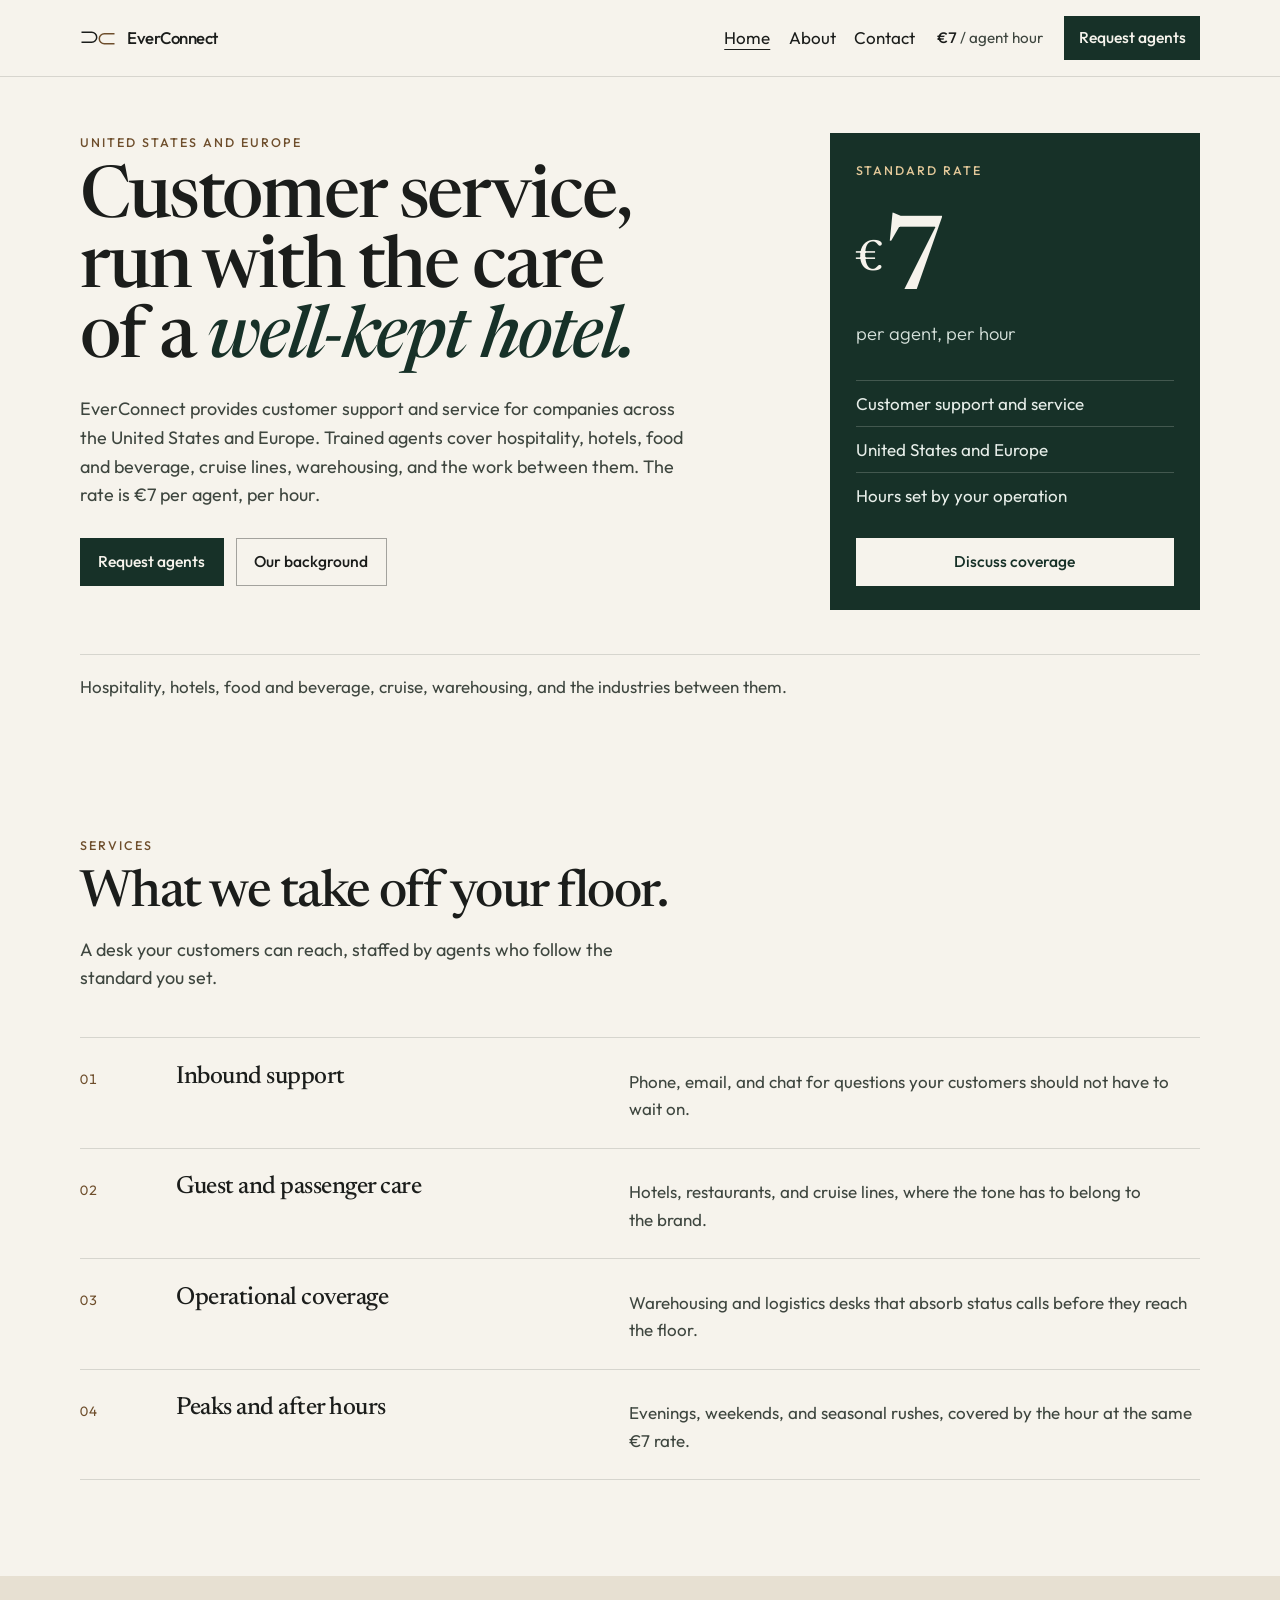
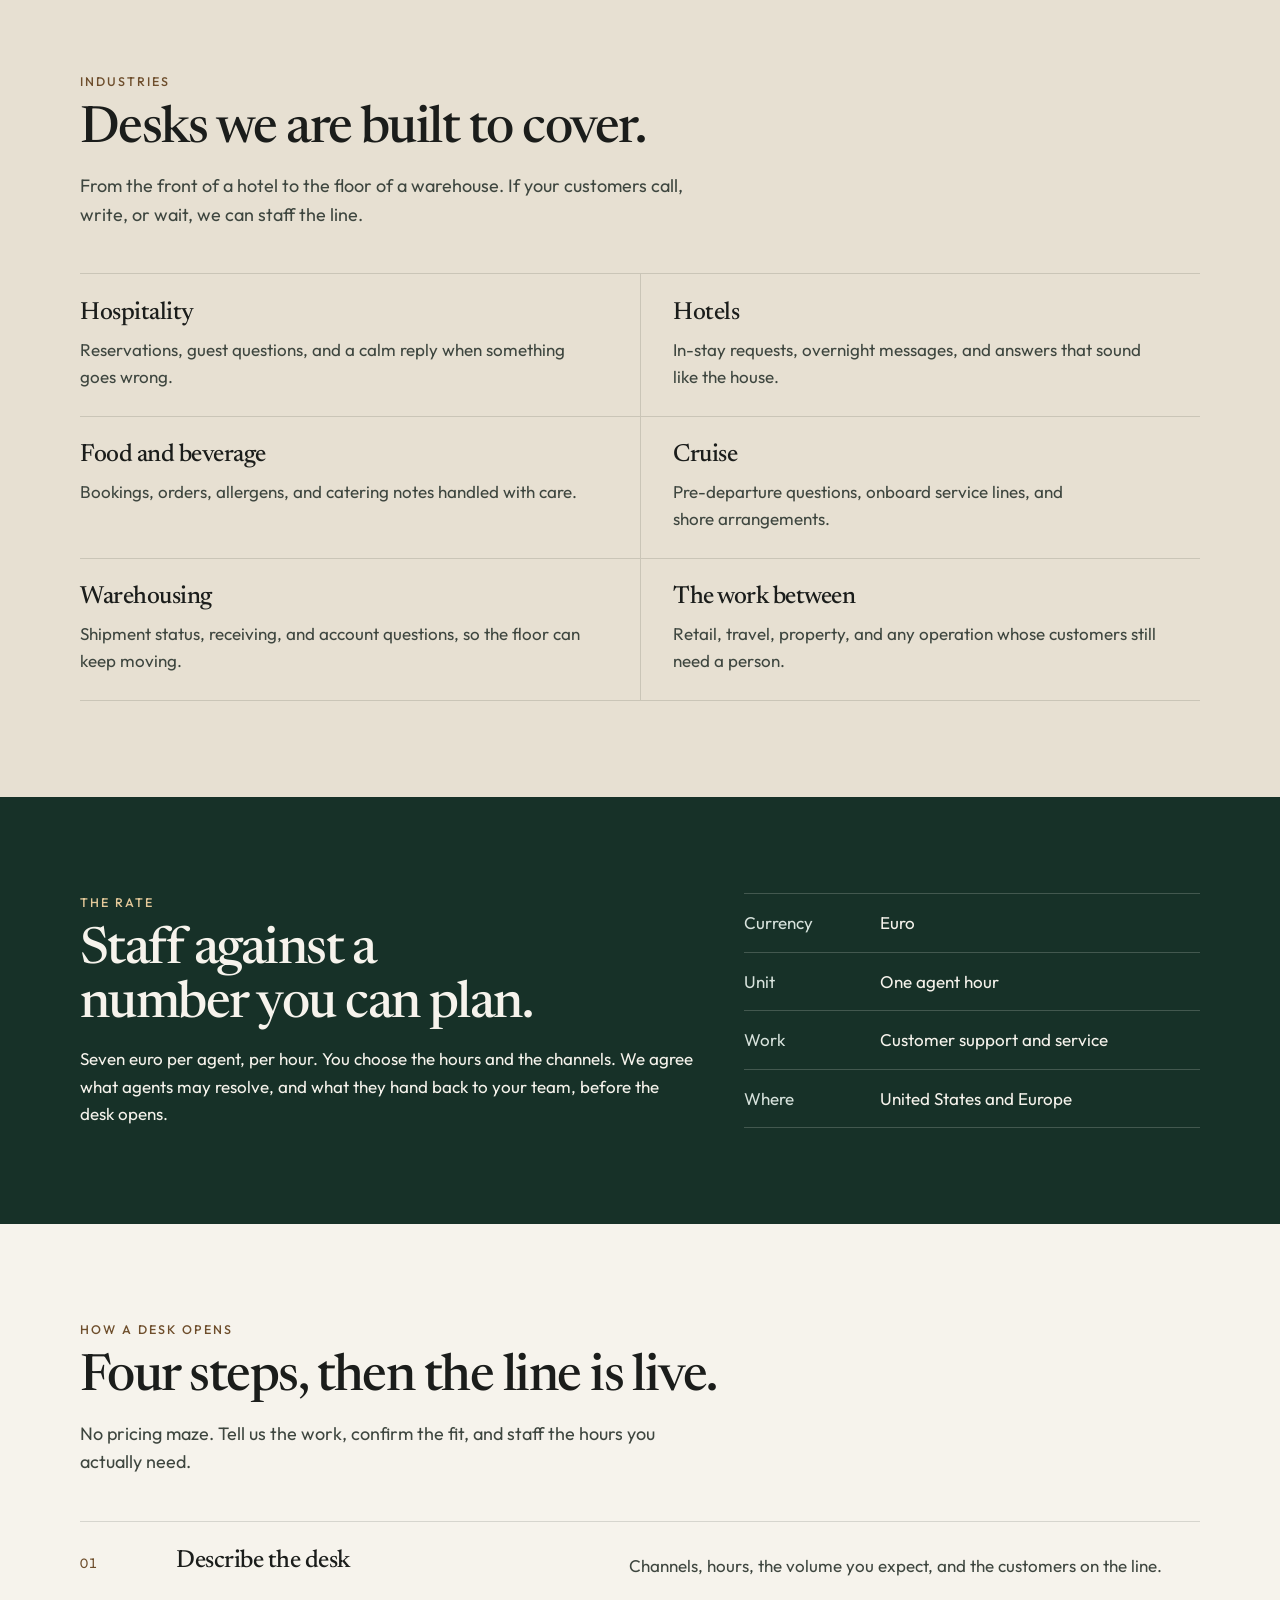
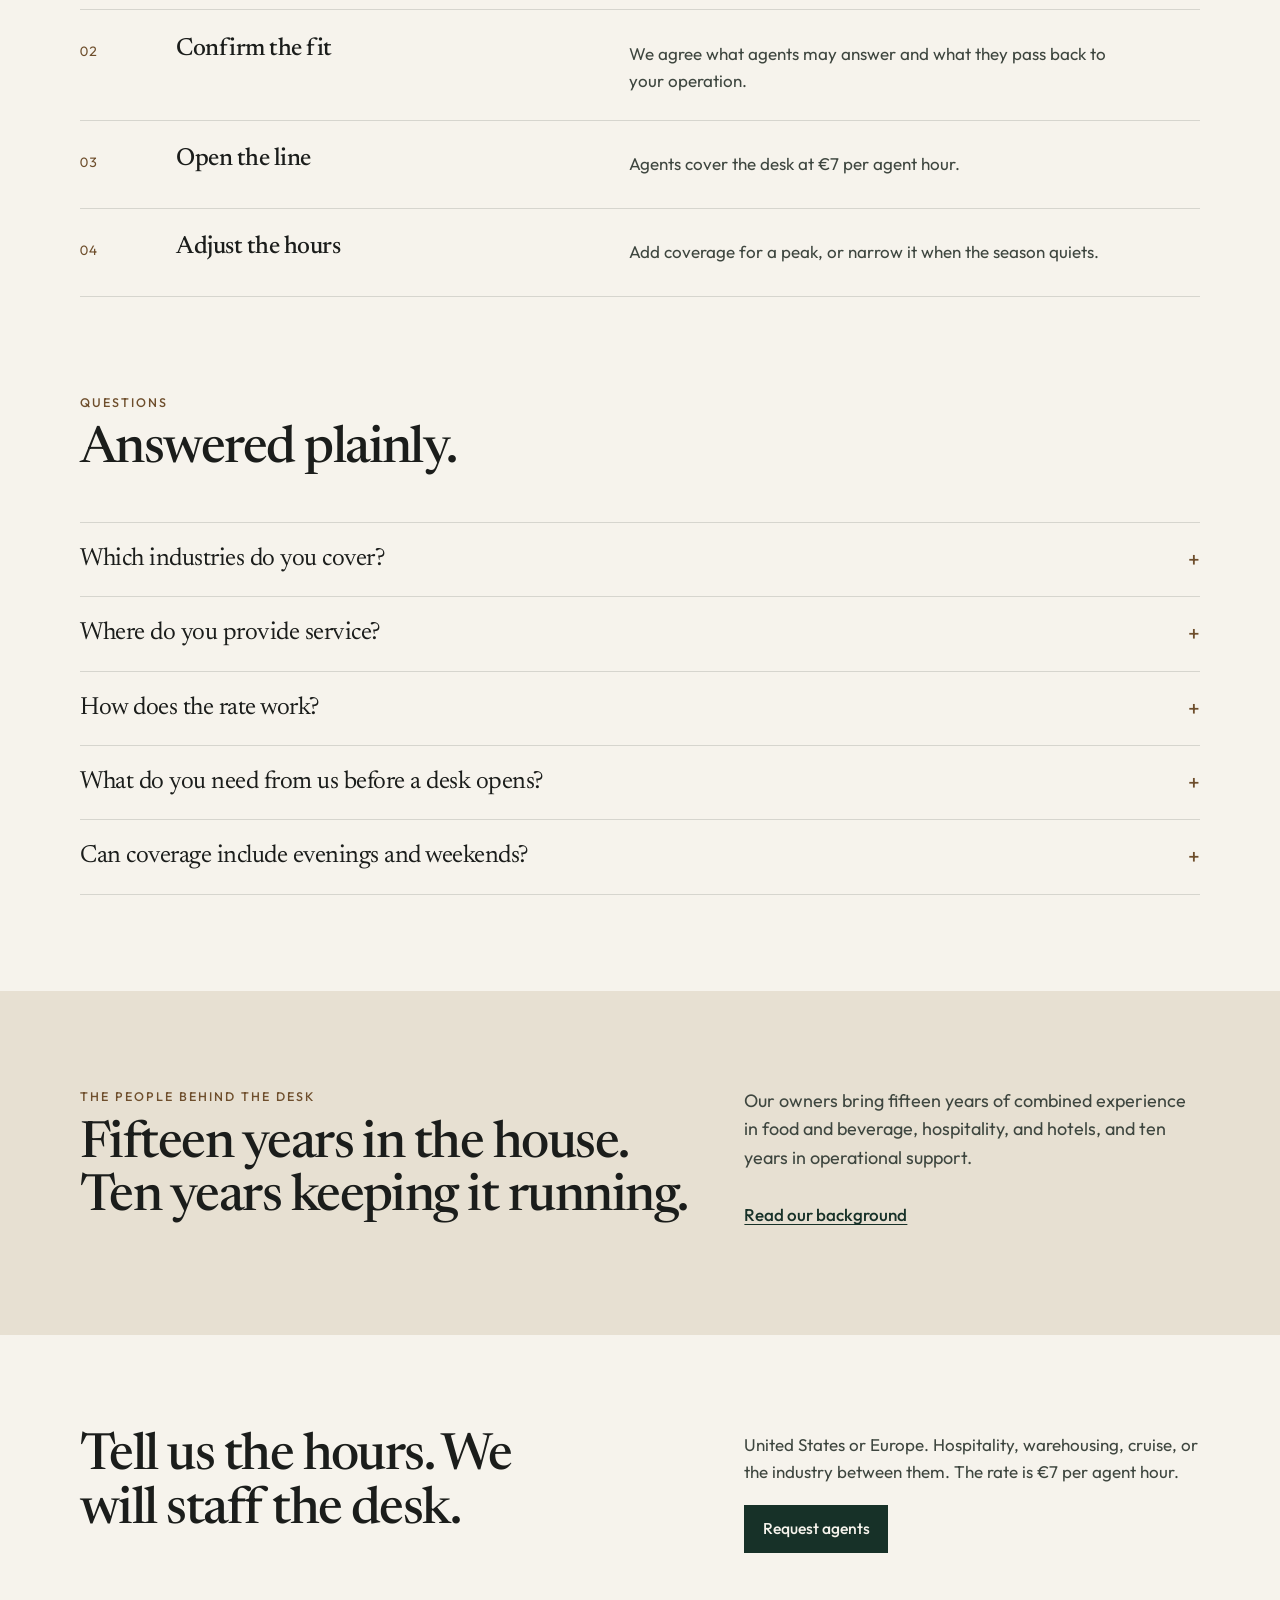
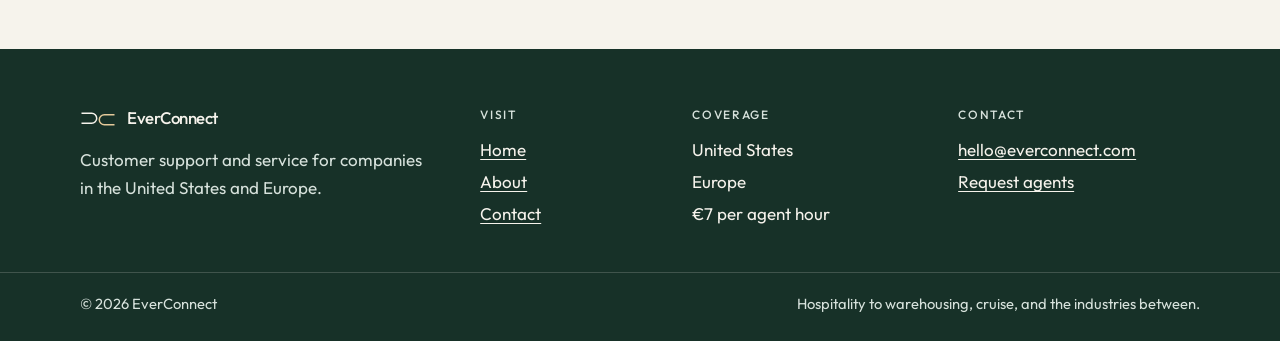
==== index.html @ 322bdaca "Add the EverConnect marketing site. Introduce a home page, an about page, and a contact page for cus" ====
<!DOCTYPE html>
<html lang="en">
<head>
  <meta charset="utf-8">
  <meta name="viewport" content="width=device-width, initial-scale=1">
  <meta name="theme-color" content="#173128">
  <meta name="contact-email" content="hello@everconnect.com">
  <meta name="description" content="EverConnect provides customer support and service for companies in the United States and Europe, from hospitality and cruise lines to warehousing. €7 per agent hour.">
  <meta property="og:title" content="EverConnect">
  <meta property="og:description" content="Customer support and service for companies in the United States and Europe. €7 per agent hour.">
  <meta property="og:type" content="website">
  <title>EverConnect — Customer service for the United States and Europe</title>
  <link rel="icon" href="favicon.svg" type="image/svg+xml">
  <link rel="preconnect" href="https://fonts.googleapis.com">
  <link rel="preconnect" href="https://fonts.gstatic.com" crossorigin>
  <link href="https://fonts.googleapis.com/css2?family=Newsreader:ital,opsz,wght@0,6..72,400;0,6..72,500;0,6..72,600;1,6..72,400;1,6..72,500&family=Outfit:wght@300;400;500;600&display=swap" rel="stylesheet">
  <link rel="stylesheet" href="css/styles.css">
  <script type="application/ld+json">
  {
    "@context": "https://schema.org",
    "@type": "Organization",
    "name": "EverConnect",
    "email": "hello@everconnect.com",
    "description": "Customer support and service for companies in the United States and Europe, at €7 per agent hour.",
    "areaServed": ["United States", "Europe"]
  }
  </script>
</head>
<body>
  <a class="skip" href="#main">Skip to content</a>
  <header class="site-header">
    <div class="wrap header-inner">
      <a class="logo" href="index.html">
        <svg class="logo-mark" viewBox="0 0 36 18" aria-hidden="true">
          <path d="M1.5 13.2h10.2a5 5 0 0 0 0-10H1.5" fill="none" stroke="currentColor" stroke-width="1.5"></path>
          <path class="mark-b" d="M34.5 4.8H24.3a5 5 0 0 0 0 10h10.2" fill="none" stroke="currentColor" stroke-width="1.5"></path>
        </svg>
        <span>EverConnect</span>
      </a>
      <button class="nav-toggle btn btn-ghost btn-small" type="button" aria-expanded="false" aria-controls="site-nav">Menu</button>
      <div class="header-panel" id="site-nav">
        <nav aria-label="Primary">
          <ul class="nav-list">
            <li><a href="index.html" aria-current="page">Home</a></li>
            <li><a href="about.html">About</a></li>
            <li><a href="contact.html">Contact</a></li>
          </ul>
        </nav>
        <p class="header-rate"><strong>€7</strong> / agent hour</p>
        <a class="btn btn-small" href="contact.html">Request agents</a>
      </div>
    </div>
  </header>

  <main id="main">
    <section class="hero">
      <div class="wrap">
        <div class="hero-grid">
          <div>
            <p class="eyebrow">United States and Europe</p>
            <h1>Customer service, run with the care of a <em>well-kept hotel.</em></h1>
            <p class="lede">EverConnect provides customer support and service for companies across the United States and Europe. Trained agents cover hospitality, hotels, food and beverage, cruise lines, warehousing, and the work between them. The rate is €7 per agent, per hour.</p>
            <div class="hero-actions">
              <a class="btn" href="contact.html">Request agents</a>
              <a class="btn btn-ghost" href="about.html">Our background</a>
            </div>
          </div>
          <aside class="rate-card">
            <p class="eyebrow">Standard rate</p>
            <div>
              <p class="price"><span>€</span>7</p>
              <p class="price-unit">per agent, per hour</p>
            </div>
            <div class="rate-foot">
              <ul>
                <li>Customer support and service</li>
                <li>United States and Europe</li>
                <li>Hours set by your operation</li>
              </ul>
              <a class="btn btn-on-dark" href="contact.html">Discuss coverage</a>
            </div>
          </aside>
        </div>
        <p class="strip">Hospitality, hotels, food and beverage, cruise, warehousing, and the industries between them.</p>
      </div>
    </section>

    <section class="section" id="services">
      <div class="wrap">
        <div class="section-intro">
          <p class="eyebrow">Services</p>
          <h2>What we take off your floor.</h2>
          <p class="lede">A desk your customers can reach, staffed by agents who follow the standard you set.</p>
        </div>
        <ol class="ledger">
          <li>
            <span class="ledger-index">01</span>
            <h3>Inbound support</h3>
            <p>Phone, email, and chat for questions your customers should not have to wait on.</p>
          </li>
          <li>
            <span class="ledger-index">02</span>
            <h3>Guest and passenger care</h3>
            <p>Hotels, restaurants, and cruise lines, where the tone has to belong to the brand.</p>
          </li>
          <li>
            <span class="ledger-index">03</span>
            <h3>Operational coverage</h3>
            <p>Warehousing and logistics desks that absorb status calls before they reach the floor.</p>
          </li>
          <li>
            <span class="ledger-index">04</span>
            <h3>Peaks and after hours</h3>
            <p>Evenings, weekends, and seasonal rushes, covered by the hour at the same €7 rate.</p>
          </li>
        </ol>
      </div>
    </section>

    <section class="section section-stone" id="industries">
      <div class="wrap">
        <div class="section-intro">
          <p class="eyebrow">Industries</p>
          <h2>Desks we are built to cover.</h2>
          <p class="lede">From the front of a hotel to the floor of a warehouse. If your customers call, write, or wait, we can staff the line.</p>
        </div>
        <ul class="index-grid">
          <li>
            <h3>Hospitality</h3>
            <p>Reservations, guest questions, and a calm reply when something goes wrong.</p>
          </li>
          <li>
            <h3>Hotels</h3>
            <p>In-stay requests, overnight messages, and answers that sound like the house.</p>
          </li>
          <li>
            <h3>Food and beverage</h3>
            <p>Bookings, orders, allergens, and catering notes handled with care.</p>
          </li>
          <li>
            <h3>Cruise</h3>
            <p>Pre-departure questions, onboard service lines, and shore arrangements.</p>
          </li>
          <li>
            <h3>Warehousing</h3>
            <p>Shipment status, receiving, and account questions, so the floor can keep moving.</p>
          </li>
          <li>
            <h3>The work between</h3>
            <p>Retail, travel, property, and any operation whose customers still need a person.</p>
          </li>
        </ul>
      </div>
    </section>

    <section class="section section-pine" id="rate">
      <div class="wrap rate-layout">
        <div>
          <p class="eyebrow">The rate</p>
          <h2>Staff against a number you can plan.</h2>
          <p>Seven euro per agent, per hour. You choose the hours and the channels. We agree what agents may resolve, and what they hand back to your team, before the desk opens.</p>
        </div>
        <ul class="rate-list">
          <li><span>Currency</span> Euro</li>
          <li><span>Unit</span> One agent hour</li>
          <li><span>Work</span> Customer support and service</li>
          <li><span>Where</span> United States and Europe</li>
        </ul>
      </div>
    </section>

    <section class="section" id="approach">
      <div class="wrap">
        <div class="section-intro">
          <p class="eyebrow">How a desk opens</p>
          <h2>Four steps, then the line is live.</h2>
          <p class="lede">No pricing maze. Tell us the work, confirm the fit, and staff the hours you actually need.</p>
        </div>
        <ol class="ledger">
          <li>
            <span class="ledger-index">01</span>
            <h3>Describe the desk</h3>
            <p>Channels, hours, the volume you expect, and the customers on the line.</p>
          </li>
          <li>
            <span class="ledger-index">02</span>
            <h3>Confirm the fit</h3>
            <p>We agree what agents may answer and what they pass back to your operation.</p>
          </li>
          <li>
            <span class="ledger-index">03</span>
            <h3>Open the line</h3>
            <p>Agents cover the desk at €7 per agent hour.</p>
          </li>
          <li>
            <span class="ledger-index">04</span>
            <h3>Adjust the hours</h3>
            <p>Add coverage for a peak, or narrow it when the season quiets.</p>
          </li>
        </ol>
      </div>
    </section>

    <section class="section section-follow">
      <div class="wrap">
        <div class="section-intro">
          <p class="eyebrow">Questions</p>
          <h2>Answered plainly.</h2>
        </div>
        <div class="faq">
          <details>
            <summary>Which industries do you cover?</summary>
            <p>Hospitality, hotels, food and beverage, cruise, warehousing, and the industries between them, including retail, travel, and property. If your customers need a person, we can talk about the desk.</p>
          </details>
          <details>
            <summary>Where do you provide service?</summary>
            <p>Companies in the United States and Europe. We staff to the hours your customers keep in those markets.</p>
          </details>
          <details>
            <summary>How does the rate work?</summary>
            <p>€7 per agent, per hour. You set the hours and the channels. That is the published price for agent time, whether the desk is a hotel line or a warehouse line.</p>
          </details>
          <details>
            <summary>What do you need from us before a desk opens?</summary>
            <p>The industry, the markets, the hours, and a clear line between what we answer and what we hand back to you. The contact form is enough to start that conversation.</p>
          </details>
          <details>
            <summary>Can coverage include evenings and weekends?</summary>
            <p>Yes. Peaks, evenings, and weekends are staffed by the hour at the same rate. Tell us the window and we will confirm it before anyone starts.</p>
          </details>
        </div>
      </div>
    </section>

    <section class="section section-stone">
      <div class="wrap teaser">
        <div>
          <p class="eyebrow">The people behind the desk</p>
          <h2>Fifteen years in the house. Ten years keeping it running.</h2>
        </div>
        <div>
          <p class="lede">Our owners bring fifteen years of combined experience in food and beverage, hospitality, and hotels, and ten years in operational support.</p>
          <a class="text-link" href="about.html">Read our background</a>
        </div>
      </div>
    </section>

    <section class="section">
      <div class="wrap close-grid">
        <h2>Tell us the hours. We will staff the desk.</h2>
        <div>
          <p>United States or Europe. Hospitality, warehousing, cruise, or the industry between them. The rate is €7 per agent hour.</p>
          <a class="btn" href="contact.html">Request agents</a>
        </div>
      </div>
    </section>
  </main>

  <footer class="site-footer">
    <div class="wrap footer-grid">
      <div>
        <a class="logo" href="index.html">
          <svg class="logo-mark" viewBox="0 0 36 18" aria-hidden="true">
            <path d="M1.5 13.2h10.2a5 5 0 0 0 0-10H1.5" fill="none" stroke="currentColor" stroke-width="1.5"></path>
            <path class="mark-b" d="M34.5 4.8H24.3a5 5 0 0 0 0 10h10.2" fill="none" stroke="currentColor" stroke-width="1.5"></path>
          </svg>
          <span>EverConnect</span>
        </a>
        <p class="footer-lead">Customer support and service for companies in the United States and Europe.</p>
      </div>
      <div>
        <p class="footer-label">Visit</p>
        <ul>
          <li><a href="index.html">Home</a></li>
          <li><a href="about.html">About</a></li>
          <li><a href="contact.html">Contact</a></li>
        </ul>
      </div>
      <div>
        <p class="footer-label">Coverage</p>
        <ul>
          <li>United States</li>
          <li>Europe</li>
          <li>€7 per agent hour</li>
        </ul>
      </div>
      <div>
        <p class="footer-label">Contact</p>
        <ul>
          <li><a href="mailto:hello@everconnect.com">hello@everconnect.com</a></li>
          <li><a href="contact.html">Request agents</a></li>
        </ul>
      </div>
    </div>
    <div class="footer-base">
      <div class="wrap footer-base-inner">
        <p>© <span class="year">2026</span> EverConnect</p>
        <p>Hospitality to warehousing, cruise, and the industries between.</p>
      </div>
    </div>
  </footer>
  <script src="js/main.js" defer></script>
</body>
</html>
---- css/styles.css ----
:root {
  --ivory: #f6f3ec;
  --paper: #fffdf8;
  --stone: #e7e0d2;
  --ink: #1b1d1b;
  --muted: #3e463f;
  --line: rgba(27, 29, 27, 0.14);
  --line-strong: rgba(27, 29, 27, 0.38);
  --pine: #173128;
  --pine-deep: #10241d;
  --brass: #6e4e2c;
  --brass-bright: #e4c99a;
  --soft-on-dark: #d7e2dc;
  --danger: #7a3018;
  --danger-bg: #f6e4da;
  --serif: "Newsreader", "Iowan Old Style", Palatino, Georgia, serif;
  --sans: "Outfit", "Avenir Next", "Segoe UI", sans-serif;
  --wrap: min(1120px, calc(100% - 48px));
  color-scheme: light;
}

*,
*::before,
*::after {
  box-sizing: border-box;
}

html {
  scroll-behavior: smooth;
  -webkit-text-size-adjust: 100%;
}

body {
  margin: 0;
  min-height: 100vh;
  display: flex;
  flex-direction: column;
  font-family: var(--sans);
  font-size: 1.0625rem;
  line-height: 1.6;
  color: var(--ink);
  background: var(--ivory);
  text-rendering: optimizeLegibility;
  -webkit-font-smoothing: antialiased;
}

main {
  flex: 1;
}

h1,
h2,
h3,
p,
ul,
ol,
dl,
blockquote,
figure {
  margin: 0;
}

h1,
h2,
.figure-value,
.price,
summary {
  text-wrap: balance;
}

p {
  text-wrap: pretty;
}

a {
  color: inherit;
}

img,
svg {
  display: block;
  max-width: 100%;
}

button,
input,
select,
textarea {
  font: inherit;
  color: inherit;
}

:focus-visible {
  outline: 2px solid var(--ivory);
  outline-offset: 2px;
  box-shadow: 0 0 0 4px var(--pine);
}

::selection {
  background: var(--pine);
  color: var(--ivory);
}

.skip {
  position: absolute;
  left: 16px;
  top: -48px;
  z-index: 50;
  background: var(--pine);
  color: var(--ivory);
  padding: 0.6rem 0.9rem;
  text-decoration: none;
}

.skip:focus {
  top: 12px;
}

.wrap {
  width: var(--wrap);
  margin-inline: auto;
}

.eyebrow {
  margin: 0 0 0.75rem;
  font-size: 0.78rem;
  font-weight: 500;
  letter-spacing: 0.16em;
  text-transform: uppercase;
  color: var(--brass);
}

h1,
h2,
h3 {
  font-family: var(--serif);
  font-weight: 500;
  letter-spacing: -0.03em;
  color: var(--ink);
  margin-bottom: 0.8rem;
}

h1 {
  font-size: clamp(2.8rem, 5.6vw, 5.15rem);
  line-height: 0.98;
}

h1 em {
  font-style: italic;
  font-weight: 500;
  color: var(--pine);
}

h2 {
  font-size: clamp(2.05rem, 4vw, 3.35rem);
  line-height: 1.05;
}

h3 {
  font-size: 1.55rem;
  line-height: 1.15;
  letter-spacing: -0.02em;
  margin-bottom: 0.45rem;
}

.lede {
  max-width: 38rem;
  font-size: 1.125rem;
  color: var(--muted);
}

.section {
  padding: 6rem 0;
}

.section-follow {
  padding-top: 0;
}

.section-intro {
  max-width: 40rem;
  margin-bottom: 2.75rem;
}

.section-intro h2,
.section-intro .lede {
  margin-bottom: 0.85rem;
}

.section-stone {
  background: var(--stone);
}

.section-pine {
  background: var(--pine);
  color: var(--ivory);
}

.section-pine h2,
.section-pine p {
  color: var(--ivory);
}

.section-pine .eyebrow {
  color: var(--brass-bright);
}

.site-header {
  position: sticky;
  top: 0;
  z-index: 30;
  background: rgba(246, 243, 236, 0.94);
  border-bottom: 1px solid var(--line);
  backdrop-filter: blur(16px);
}

.header-inner {
  display: flex;
  align-items: center;
  justify-content: space-between;
  min-height: 76px;
  gap: 1rem;
}

.logo {
  display: inline-flex;
  align-items: center;
  gap: 0.7rem;
  color: inherit;
  text-decoration: none;
  font-weight: 500;
  letter-spacing: -0.03em;
  font-size: 1.05rem;
}

.logo-mark {
  width: 36px;
  height: 18px;
  flex: none;
}

.mark-b {
  stroke: var(--brass);
}

.site-footer .mark-b {
  stroke: var(--brass-bright);
}

.header-panel {
  display: flex;
  align-items: center;
  gap: 1.35rem;
  margin-left: auto;
}

.nav-list {
  display: flex;
  align-items: center;
  gap: 0.35rem 1.15rem;
  list-style: none;
  margin: 0;
  padding: 0;
}

.nav-list a {
  display: inline-flex;
  align-items: center;
  min-height: 44px;
  text-decoration: none;
}

.nav-list a:hover,
.nav-list a[aria-current="page"] {
  text-decoration: underline;
  text-underline-offset: 0.28em;
  text-decoration-thickness: 1px;
}

.header-rate {
  margin: 0;
  color: var(--muted);
  font-size: 0.95rem;
  font-variant-numeric: tabular-nums;
}

.header-rate strong {
  color: var(--ink);
  font-weight: 500;
}

button.nav-toggle {
  display: none;
}

[hidden] {
  display: none !important;
}

.btn {
  display: inline-flex;
  align-items: center;
  justify-content: center;
  min-height: 48px;
  padding: 0.7rem 1.15rem;
  border: 0;
  background: var(--pine);
  color: var(--ivory);
  text-decoration: none;
  font-family: inherit;
  font-size: 0.98rem;
  font-weight: 500;
  line-height: 1;
  cursor: pointer;
}

.btn:hover {
  background: var(--pine-deep);
}

.btn-small {
  min-height: 44px;
  padding: 0.55rem 0.9rem;
}

.btn-ghost {
  background: transparent;
  color: var(--ink);
  box-shadow: inset 0 0 0 1px var(--line-strong);
}

.btn-ghost:hover {
  background: transparent;
  box-shadow: inset 0 0 0 1.5px var(--ink);
}

.btn-on-dark {
  background: var(--ivory);
  color: var(--pine);
}

.btn-on-dark:hover {
  background: #fff;
  color: var(--pine-deep);
}

.hero {
  padding: 3.5rem 0 2.5rem;
}

.hero-grid {
  display: grid;
  grid-template-columns: minmax(0, 1.35fr) minmax(260px, 0.72fr);
  gap: 3.5rem;
  align-items: stretch;
}

.hero h1 {
  margin: 0.35rem 0 1.2rem;
}

.hero-actions {
  display: flex;
  flex-wrap: wrap;
  gap: 0.75rem;
  margin-top: 1.75rem;
}

.rate-card {
  display: flex;
  flex-direction: column;
  gap: 2rem;
  background: var(--pine);
  color: var(--ivory);
  padding: 1.75rem 1.6rem 1.5rem;
}

.rate-card .eyebrow {
  color: var(--brass-bright);
}

.price {
  font-family: var(--serif);
  font-weight: 500;
  font-size: clamp(5.2rem, 8vw, 7.4rem);
  line-height: 0.8;
  letter-spacing: -0.045em;
  color: var(--ivory);
}

.price span {
  font-size: 0.42em;
  letter-spacing: 0;
  margin-right: 0.04em;
  vertical-align: 0.45em;
}

.price-unit {
  margin-top: 0.75rem;
  font-weight: 300;
  font-size: 1.15rem;
  color: var(--soft-on-dark);
}

.rate-foot {
  margin-top: auto;
}

.rate-card ul,
.plain-list {
  list-style: none;
  margin: 0;
  padding: 0;
}

.rate-card li {
  padding: 0.55rem 0;
  border-top: 1px solid rgba(246, 243, 236, 0.2);
  color: #e7eee9;
}

.rate-card .btn {
  margin-top: 1.25rem;
  width: 100%;
}

.strip {
  margin-top: 2.75rem;
  padding-top: 1.15rem;
  border-top: 1px solid var(--line);
  color: var(--muted);
}

.ledger {
  list-style: none;
  margin: 0;
  padding: 0;
}

.ledger li {
  display: grid;
  grid-template-columns: 4.5rem minmax(0, 0.9fr) minmax(0, 1.2fr);
  gap: 1.25rem 1.5rem;
  align-items: start;
  padding: 1.6rem 0;
  border-top: 1px solid var(--line);
}

.ledger li:last-child {
  border-bottom: 1px solid var(--line);
}

.ledger-index {
  padding-top: 0.35rem;
  color: var(--brass);
  font-size: 0.85rem;
  letter-spacing: 0.08em;
  font-variant-numeric: tabular-nums;
}

.ledger p {
  color: var(--muted);
  padding-top: 0.25rem;
}

.index-grid {
  display: grid;
  grid-template-columns: 1fr 1fr;
  list-style: none;
  margin: 0;
  padding: 0;
  border-top: 1px solid var(--line);
}

.index-grid li {
  padding: 1.6rem 2rem 1.6rem 0;
  border-bottom: 1px solid var(--line);
}

.index-grid li:nth-child(even) {
  padding-left: 2rem;
  border-left: 1px solid var(--line);
}

.index-grid p {
  color: var(--muted);
  max-width: 34rem;
}

.rate-layout,
.story-grid,
.teaser,
.close-grid,
.coverage-grid,
.contact-grid {
  display: grid;
  gap: 3rem;
  align-items: start;
}

.rate-layout,
.story-grid,
.teaser,
.close-grid {
  grid-template-columns: minmax(0, 1.15fr) minmax(0, 0.85fr);
}

.coverage-grid {
  grid-template-columns: 1fr 1fr;
  gap: 0;
  border-top: 1px solid var(--line);
}

.coverage-grid article {
  padding: 1.6rem 2rem 0.4rem 0;
}

.coverage-grid article + article {
  padding-left: 2rem;
  border-left: 1px solid var(--line);
}

.coverage-grid p,
.story-grid .prose p {
  color: var(--muted);
  margin-bottom: 1rem;
}

.rate-list {
  list-style: none;
  margin: 0;
  padding: 0;
}

.rate-list li {
  display: grid;
  grid-template-columns: 7.5rem 1fr;
  gap: 1rem;
  padding: 0.95rem 0;
  border-top: 1px solid rgba(246, 243, 236, 0.2);
}

.rate-list li:last-child {
  border-bottom: 1px solid rgba(246, 243, 236, 0.2);
}

.rate-list span {
  color: var(--soft-on-dark);
}

.faq details {
  border-top: 1px solid var(--line);
  padding: 1.05rem 0;
}

.faq details:last-child {
  border-bottom: 1px solid var(--line);
}

summary {
  display: flex;
  justify-content: space-between;
  align-items: center;
  gap: 1rem;
  cursor: pointer;
  font-family: var(--serif);
  font-size: clamp(1.3rem, 2vw, 1.55rem);
  letter-spacing: -0.02em;
  list-style: none;
}

summary::-webkit-details-marker {
  display: none;
}

summary::after {
  content: "+";
  flex: none;
  font-family: var(--sans);
  font-size: 1.35rem;
  line-height: 1;
  color: var(--brass);
}

details[open] summary::after {
  content: "–";
}

.faq details p {
  max-width: 42rem;
  padding-top: 0.75rem;
  color: var(--muted);
}

.teaser .lede,
.close-grid p {
  color: var(--muted);
  margin-bottom: 1.25rem;
}

.text-link {
  display: inline-flex;
  align-items: center;
  min-height: 44px;
  font-weight: 500;
  color: var(--pine);
  text-underline-offset: 0.2em;
}

.figure-band {
  background: var(--stone);
}

.figure-grid {
  display: grid;
  grid-template-columns: 1fr 1fr;
}

.figure-grid article {
  padding: 4rem 2.5rem 4rem 0;
}

.figure-grid article + article {
  padding-left: 2.5rem;
  border-left: 1px solid var(--line);
}

.figure-value {
  font-family: var(--serif);
  font-weight: 500;
  font-size: clamp(5rem, 10vw, 7.75rem);
  line-height: 0.82;
  letter-spacing: -0.045em;
  color: var(--pine);
}

.figure-unit {
  margin: 0.85rem 0 1rem;
  letter-spacing: 0.14em;
  text-transform: uppercase;
  font-size: 0.78rem;
  font-weight: 500;
  color: var(--brass);
}

.figure-grid p:last-child {
  color: var(--muted);
  max-width: 28rem;
}

.page-hero {
  padding: 4rem 0 1rem;
}

.page-hero h1 {
  max-width: 16ch;
  margin-bottom: 1rem;
}

.story {
  padding-top: 3rem;
}

blockquote {
  margin: 0;
  font-family: var(--serif);
  font-style: italic;
  font-weight: 500;
  font-size: clamp(1.7rem, 2.6vw, 2.35rem);
  line-height: 1.25;
  letter-spacing: -0.03em;
  color: var(--pine);
}

blockquote footer {
  margin-top: 1.1rem;
  font-family: var(--sans);
  font-style: normal;
  font-weight: 500;
  font-size: 0.78rem;
  letter-spacing: 0.14em;
  text-transform: uppercase;
  color: var(--brass);
}

.contact-grid {
  grid-template-columns: minmax(0, 0.82fr) minmax(0, 1.18fr);
  padding: 2.5rem 0 5rem;
  align-items: start;
}

.contact-intro h1 {
  font-size: clamp(2.6rem, 4.6vw, 4.3rem);
  max-width: 12ch;
  margin-bottom: 1rem;
}

.facts {
  margin-top: 2rem;
}

.facts div {
  display: grid;
  grid-template-columns: 7rem 1fr;
  gap: 1rem;
  padding: 0.8rem 0;
  border-top: 1px solid var(--line);
}

.facts div:last-child {
  border-bottom: 1px solid var(--line);
}

.facts dt {
  color: var(--muted);
}

.facts dd {
  margin: 0;
}

.facts a {
  text-underline-offset: 0.18em;
  overflow-wrap: anywhere;
}

.form-card {
  background: var(--paper);
  border: 1px solid var(--line-strong);
  padding: clamp(1.25rem, 3vw, 2.25rem);
}

.fields {
  display: grid;
  grid-template-columns: 1fr 1fr;
  gap: 1.15rem 1.4rem;
}

.field,
fieldset {
  margin: 0 0 1.2rem;
}

fieldset {
  border: 0;
  padding: 0;
}

label,
legend {
  display: block;
  font-size: 0.92rem;
  font-weight: 500;
  margin-bottom: 0.35rem;
}

.req {
  color: var(--brass);
  font-weight: 500;
}

input,
select,
textarea {
  width: 100%;
  background: transparent;
  border: 0;
  border-bottom: 1px solid var(--line-strong);
  border-radius: 0;
  padding: 0.7rem 0;
  min-height: 48px;
}

textarea {
  min-height: 140px;
  resize: vertical;
  line-height: 1.5;
}

select {
  appearance: none;
  padding-right: 1.6rem;
  background-image: linear-gradient(45deg, transparent 50%, var(--ink) 50%),
    linear-gradient(135deg, var(--ink) 50%, transparent 50%);
  background-position: calc(100% - 8px) 55%, calc(100% - 3px) 55%;
  background-size: 5px 5px, 5px 5px;
  background-repeat: no-repeat;
}

::placeholder {
  color: #5c645e;
  opacity: 1;
}

[aria-invalid="true"] {
  border-bottom-color: var(--danger);
}

.choices {
  display: flex;
  flex-wrap: wrap;
  gap: 0.5rem;
}

.choice {
  position: relative;
  display: inline-flex;
  align-items: center;
  min-height: 44px;
  padding: 0.35rem 0.85rem;
  border: 1px solid var(--line-strong);
  cursor: pointer;
}

.choice input {
  position: absolute;
  opacity: 0;
  inset: 0;
  width: 100%;
  min-height: 100%;
  margin: 0;
  cursor: pointer;
}

.choice:has(input:checked) {
  background: var(--pine);
  border-color: var(--pine);
  color: var(--ivory);
}

.choice:has(input:focus-visible) {
  outline: 2px solid var(--ivory);
  outline-offset: 2px;
  box-shadow: 0 0 0 4px var(--pine);
}

.choice input:focus-visible {
  outline: none;
  box-shadow: none;
}

input:user-invalid,
select:user-invalid,
textarea:user-invalid {
  border-bottom-color: var(--danger);
}

input:focus-visible,
select:focus-visible,
textarea:focus-visible {
  outline: none;
  box-shadow: none;
  border-bottom-color: var(--pine);
}

input[aria-invalid="true"]:focus-visible,
select[aria-invalid="true"]:focus-visible,
textarea[aria-invalid="true"]:focus-visible {
  border-bottom-color: var(--danger);
}

#confirmation,
#inquiry,
#form-errors {
  scroll-margin-top: 6rem;
}

.hint,
.fine,
.form-note {
  color: var(--muted);
  font-size: 0.9rem;
}

.form-note {
  margin-bottom: 1.25rem;
}

.field-head {
  display: flex;
  justify-content: space-between;
  gap: 1rem;
  align-items: baseline;
}

.field-head span {
  color: var(--muted);
  font-size: 0.82rem;
  font-variant-numeric: tabular-nums;
}

.form-errors {
  background: var(--danger-bg);
  color: var(--danger);
  padding: 0.9rem 1rem;
  margin-bottom: 1.2rem;
}

.form-errors ul {
  margin: 0.35rem 0 0;
  padding-left: 1.1rem;
}

.form-actions {
  display: flex;
  flex-wrap: wrap;
  gap: 0.75rem;
  align-items: center;
  margin-top: 0.5rem;
}

.latest {
  display: flex;
  justify-content: space-between;
  align-items: center;
  gap: 0.75rem 1rem;
  flex-wrap: wrap;
  padding-bottom: 1rem;
  margin-bottom: 1.1rem;
  border-bottom: 1px solid var(--line);
}

.latest p {
  margin: 0;
  max-width: 36rem;
}

.confirmation h2 {
  font-size: clamp(2rem, 4vw, 2.8rem);
  margin-bottom: 0.75rem;
}

.summary {
  display: grid;
  grid-template-columns: 9.5rem minmax(0, 1fr);
  gap: 0.45rem 1rem;
  margin: 1.25rem 0;
}

.summary dt {
  color: var(--muted);
}

.summary dd {
  margin: 0;
  overflow-wrap: anywhere;
  white-space: pre-wrap;
}

.summary-fallback {
  width: 100%;
  min-height: 180px;
  margin-bottom: 1rem;
  padding: 0.75rem;
  border: 1px solid var(--line-strong);
  background: var(--ivory);
}

.confirmation-actions {
  display: flex;
  flex-wrap: wrap;
  gap: 0.65rem;
  margin: 0.5rem 0 0.75rem;
}

.site-footer {
  background: var(--pine);
  color: var(--ivory);
  padding-top: 3.5rem;
}

.site-footer .logo {
  color: var(--ivory);
  margin-bottom: 0.9rem;
}

.footer-grid {
  display: grid;
  grid-template-columns: 1.4fr 0.7fr 0.9fr 0.9fr;
  gap: 2rem 1.5rem;
}

.footer-label {
  margin: 0 0 0.75rem;
  font-size: 0.75rem;
  font-weight: 500;
  letter-spacing: 0.14em;
  text-transform: uppercase;
  color: var(--soft-on-dark);
}

.site-footer ul {
  list-style: none;
  margin: 0;
  padding: 0;
}

.site-footer li {
  margin: 0.3rem 0;
}

.site-footer a {
  text-underline-offset: 0.18em;
}

.site-footer .logo {
  text-decoration: none;
}

.footer-lead {
  max-width: 22rem;
  color: var(--soft-on-dark);
}

.footer-base {
  margin-top: 2.5rem;
  border-top: 1px solid rgba(246, 243, 236, 0.18);
}

.footer-base-inner {
  display: flex;
  justify-content: space-between;
  gap: 1rem;
  flex-wrap: wrap;
  padding: 1.15rem 0 1.6rem;
  color: var(--soft-on-dark);
  font-size: 0.92rem;
}

.visually-hidden {
  position: absolute;
  width: 1px;
  height: 1px;
  padding: 0;
  margin: -1px;
  overflow: hidden;
  clip: rect(0, 0, 0, 0);
  white-space: nowrap;
  border: 0;
}

@media (min-width: 901px) {
  .contact-intro {
    position: sticky;
    top: 6.5rem;
  }
}

@media (max-width: 900px) {
  .hero-grid,
  .rate-layout,
  .story-grid,
  .teaser,
  .close-grid,
  .contact-grid,
  .figure-grid,
  .coverage-grid,
  .index-grid,
  .footer-grid {
    grid-template-columns: 1fr;
  }

  .index-grid li,
  .index-grid li:nth-child(even),
  .coverage-grid article,
  .coverage-grid article + article,
  .figure-grid article,
  .figure-grid article + article {
    padding-left: 0;
    padding-right: 0;
    border-left: 0;
  }

  .figure-grid article + article,
  .coverage-grid article + article {
    border-top: 1px solid var(--line);
    padding-top: 1.6rem;
  }

  .figure-grid article {
    padding-top: 2.5rem;
    padding-bottom: 2.5rem;
  }

  .contact-intro h1,
  .page-hero h1 {
    max-width: none;
  }
}

@media (max-width: 860px) {
  button.nav-toggle {
    display: inline-flex;
    margin-left: auto;
  }

  .header-inner {
    flex-wrap: wrap;
  }

  .header-panel {
    display: none;
    flex-basis: 100%;
    width: 100%;
    flex-direction: column;
    align-items: flex-start;
    gap: 0.35rem;
    margin-left: 0;
    padding: 0.25rem 0 1.15rem;
  }

  .header-panel.is-open {
    display: flex;
  }

  .nav-list {
    flex-direction: column;
    align-items: flex-start;
    width: 100%;
    gap: 0;
  }

  .nav-list a {
    font-size: 1.2rem;
  }
}

@media (max-width: 720px) {
  :root {
    --wrap: min(1120px, calc(100% - 32px));
  }

  .section {
    padding: 4rem 0;
  }

  .hero {
    padding-top: 2.25rem;
  }

  .ledger li {
    grid-template-columns: 3rem minmax(0, 1fr);
  }

  .ledger-index {
    grid-row: span 2;
  }

  .ledger p {
    grid-column: 2;
  }

  .fields,
  .summary,
  .facts div,
  .rate-list li {
    grid-template-columns: 1fr;
  }

  .rate-card .btn,
  .confirmation-actions .btn,
  .form-actions .btn {
    width: 100%;
  }

  .footer-base-inner {
    flex-direction: column;
  }
}

@media (prefers-reduced-motion: reduce) {
  html {
    scroll-behavior: auto;
  }

  *,
  *::before,
  *::after {
    animation: none !important;
    transition: none !important;
  }
}
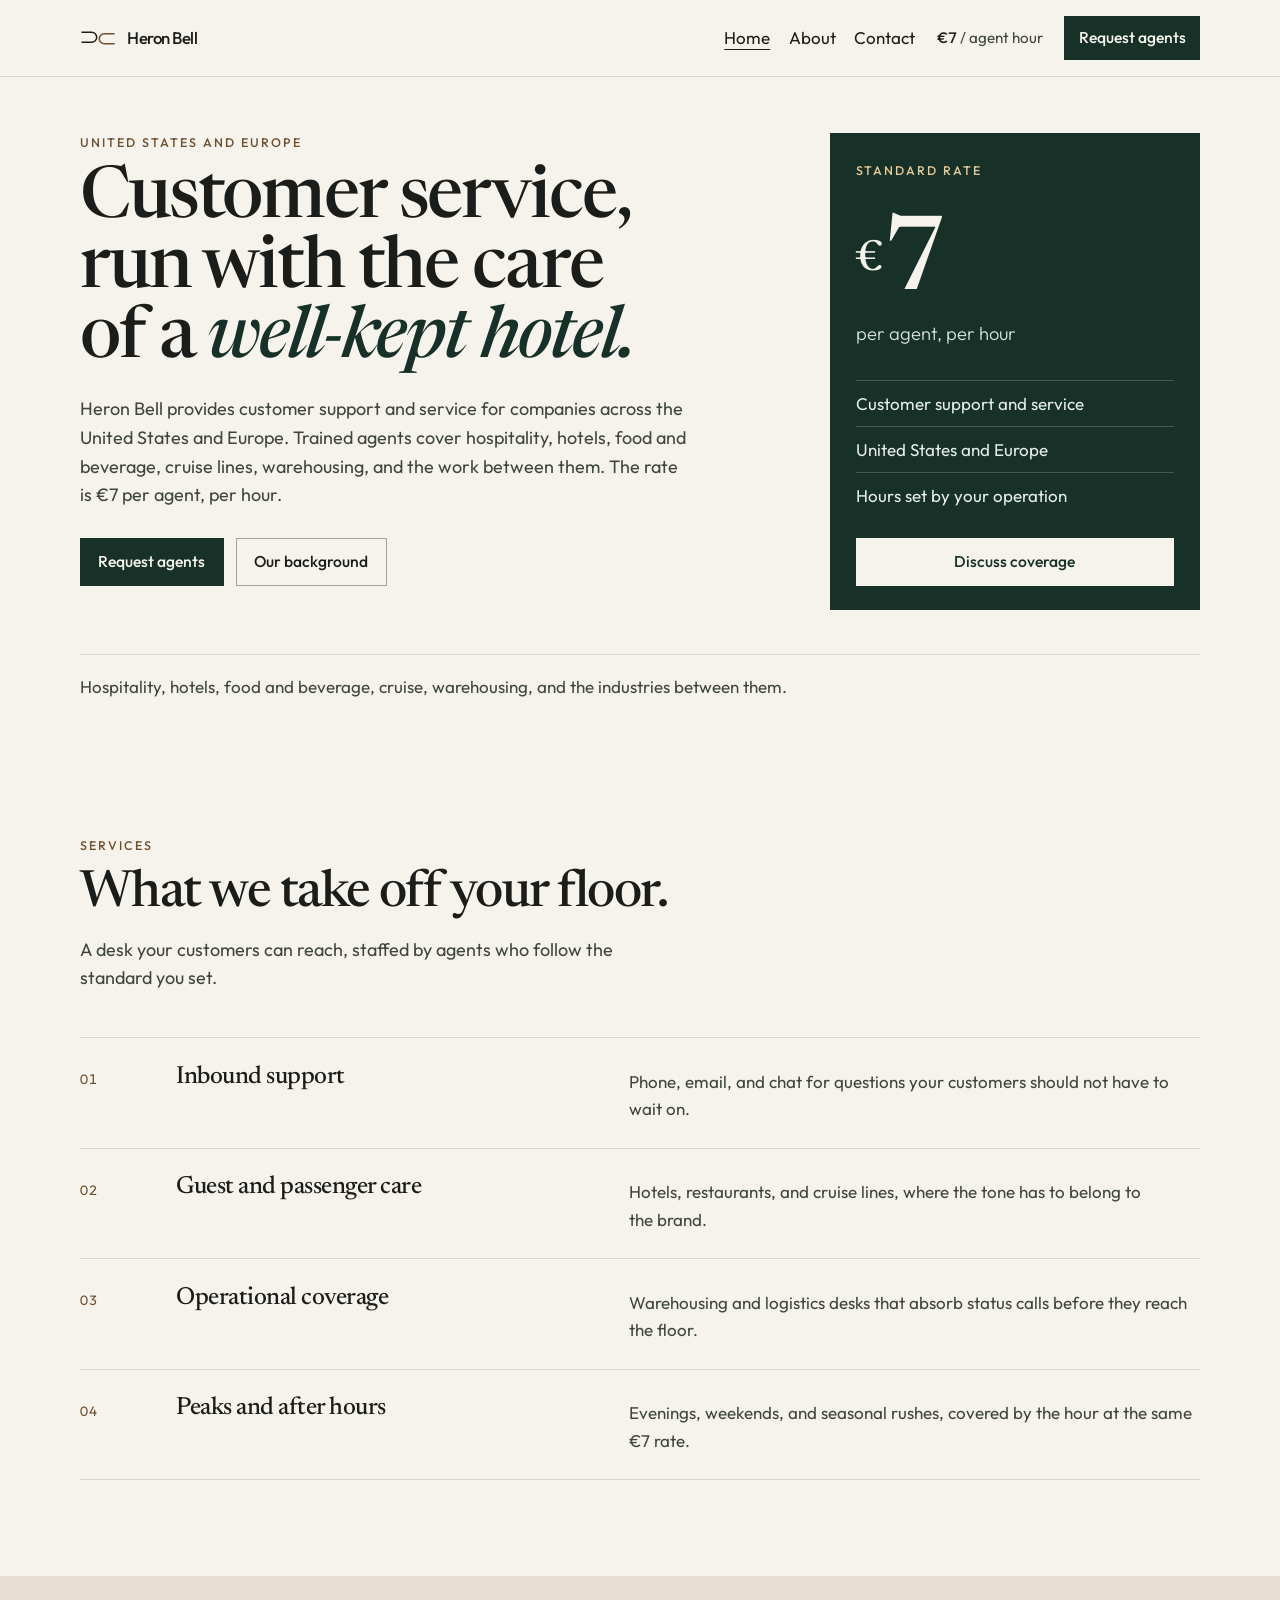
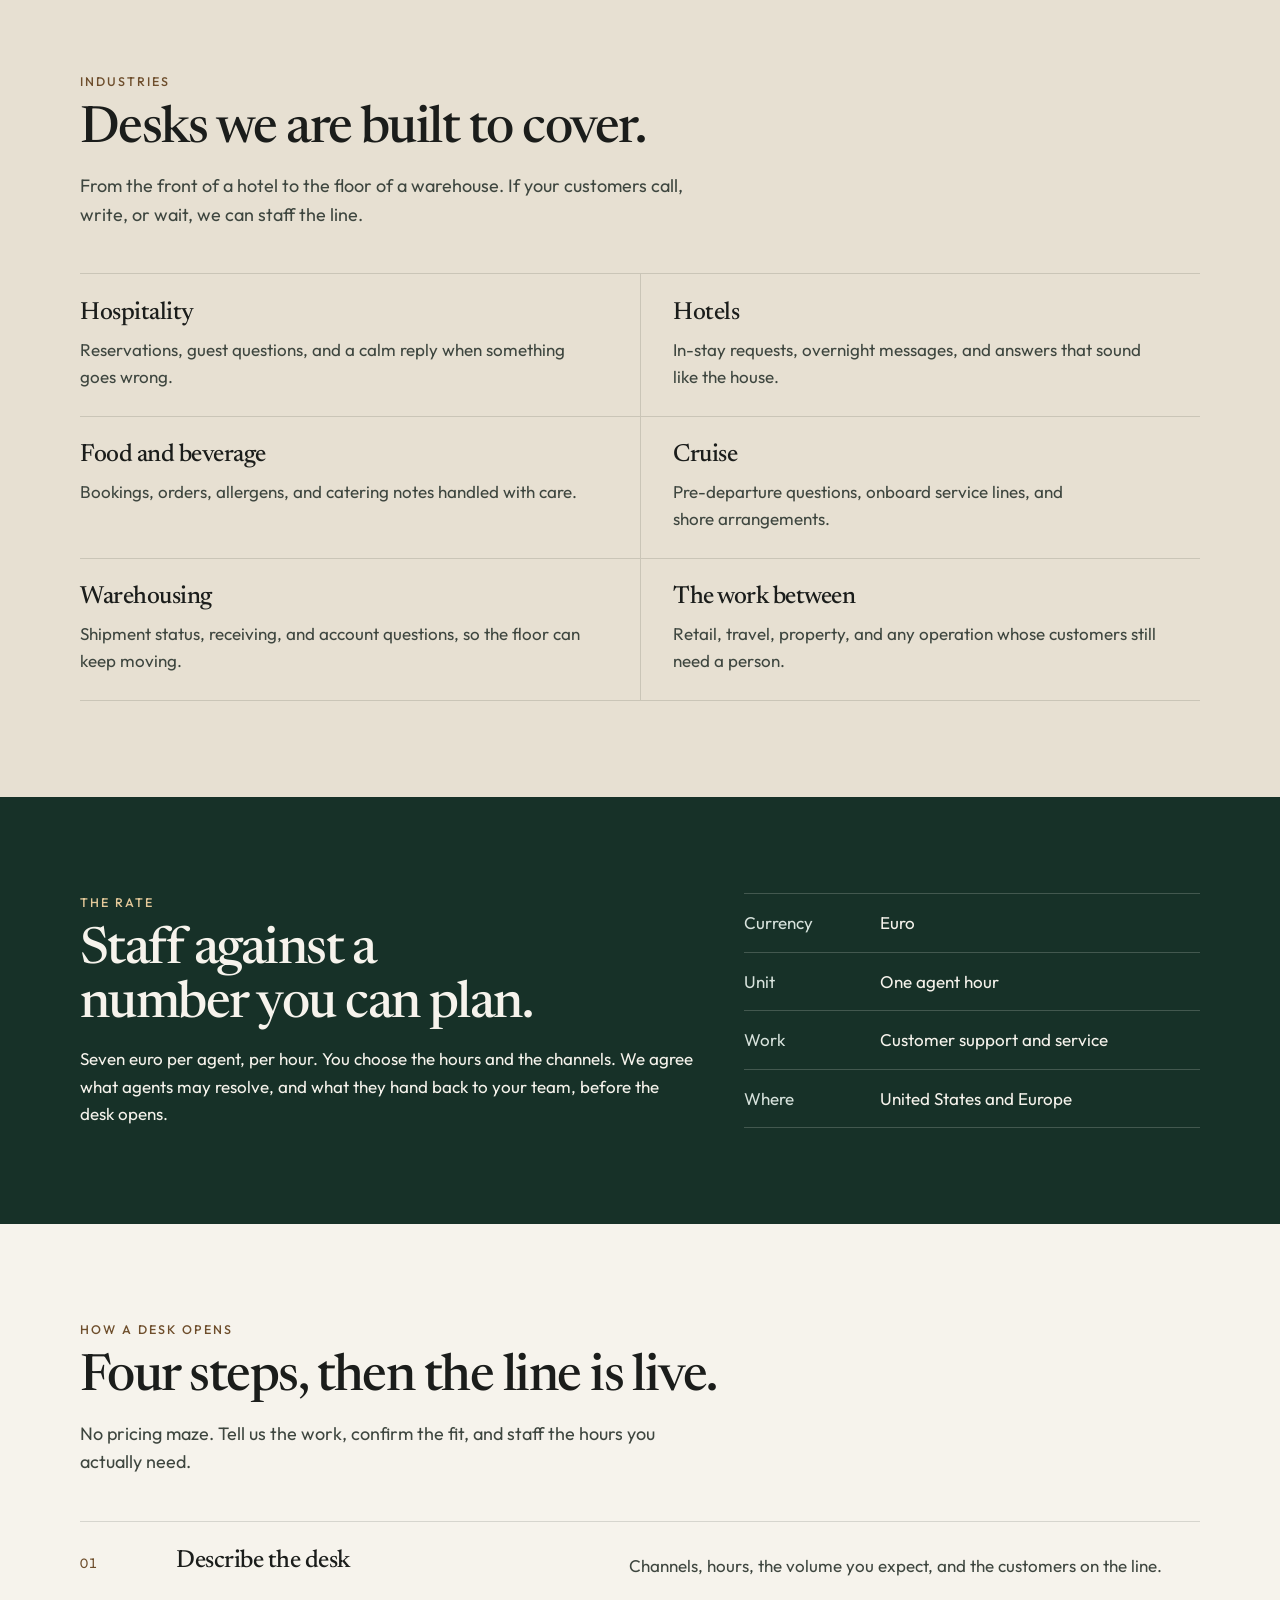
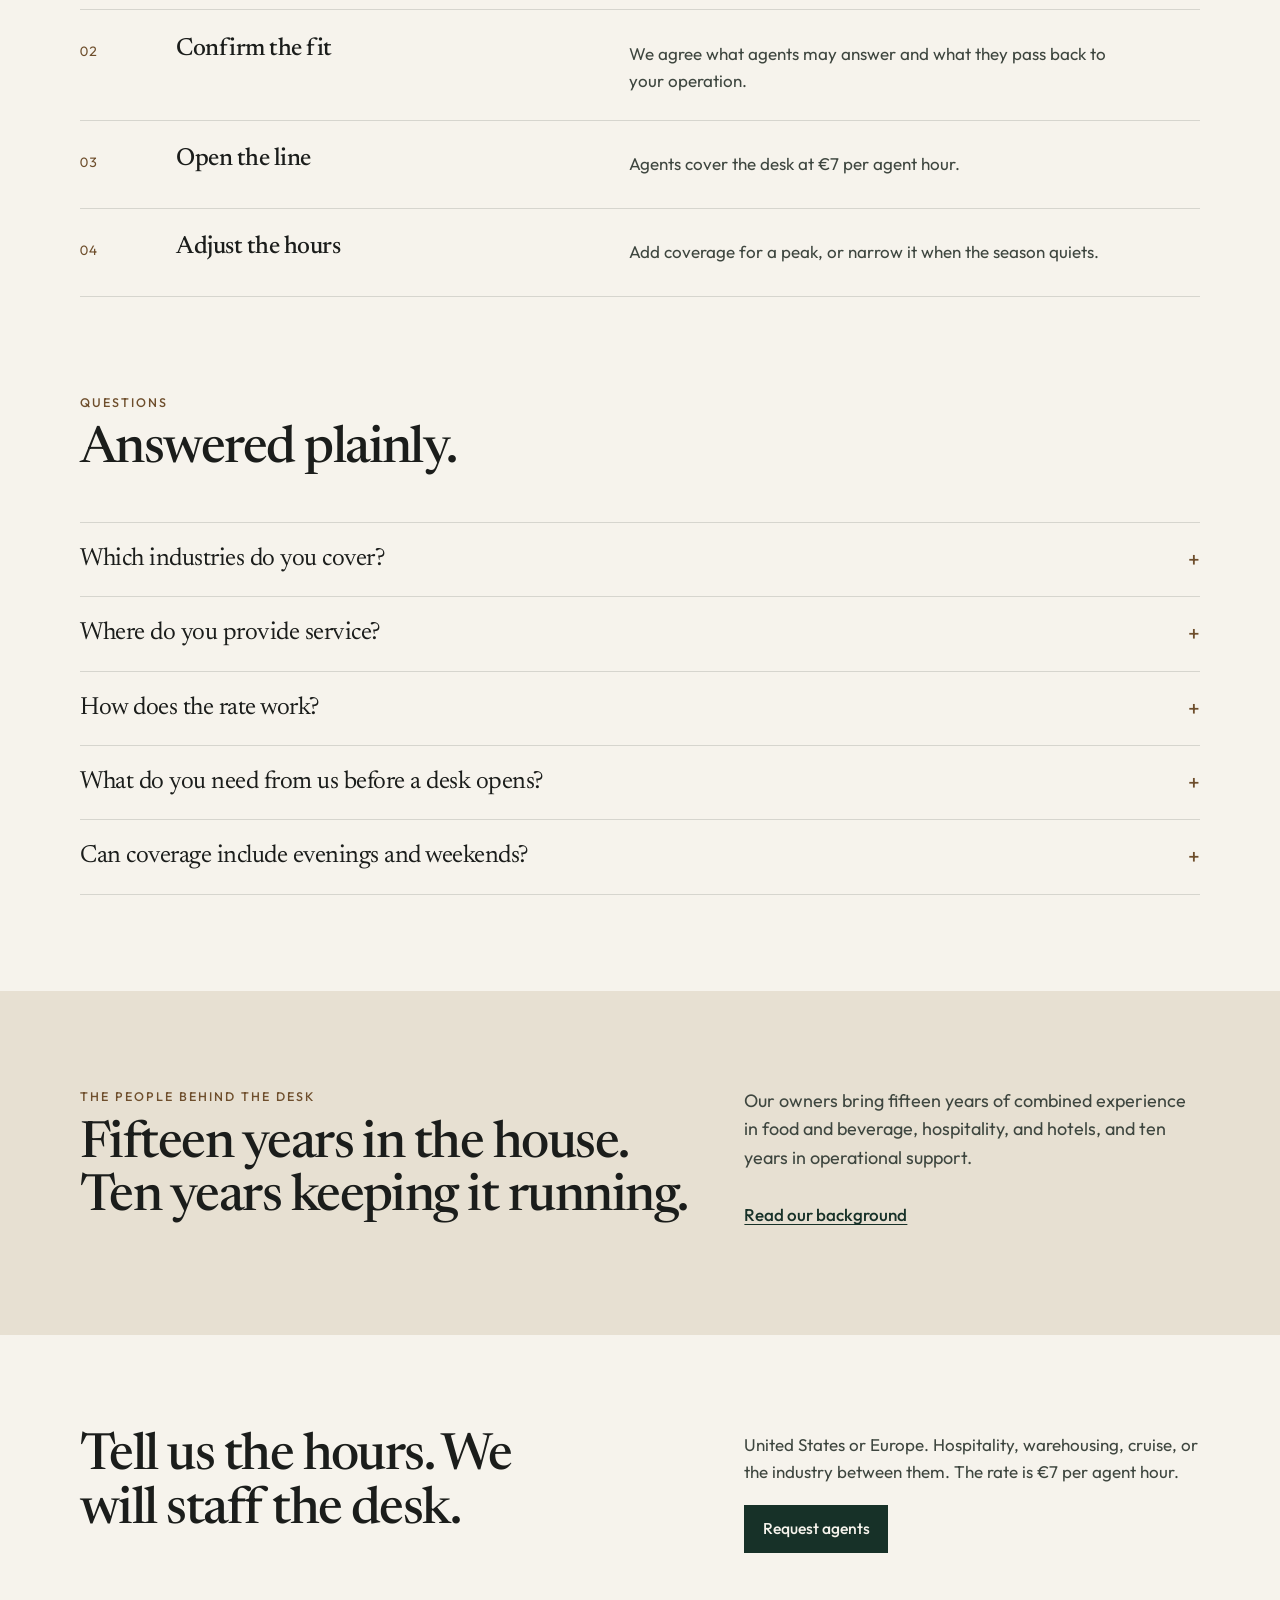
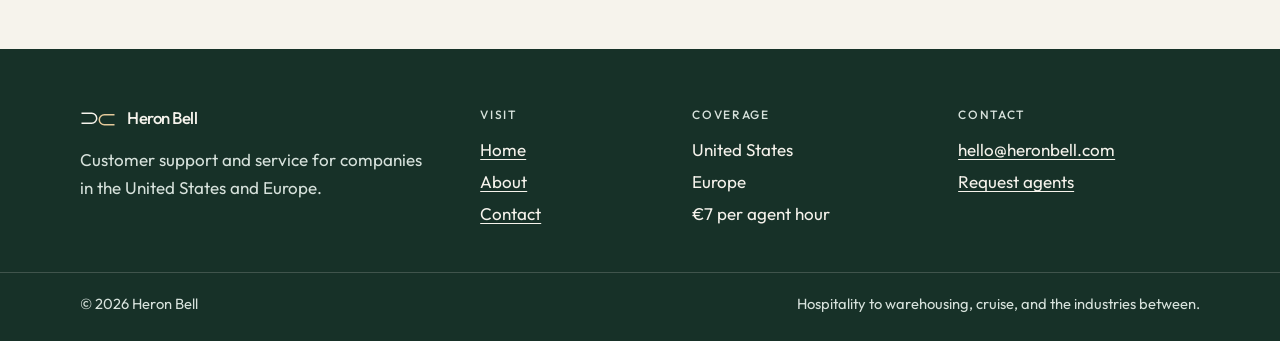
==== commit bc90081f: "Rename the company from EverConnect to Heron Bell. EverConnect is already an established marketing c" ====
--- a/index.html
+++ b/index.html
@@ -4,12 +4,12 @@
   <meta charset="utf-8">
   <meta name="viewport" content="width=device-width, initial-scale=1">
   <meta name="theme-color" content="#173128">
-  <meta name="contact-email" content="hello@everconnect.com">
-  <meta name="description" content="EverConnect provides customer support and service for companies in the United States and Europe, from hospitality and cruise lines to warehousing. €7 per agent hour.">
-  <meta property="og:title" content="EverConnect">
+  <meta name="contact-email" content="hello@heronbell.com">
+  <meta name="description" content="Heron Bell provides customer support and service for companies in the United States and Europe, from hospitality and cruise lines to warehousing. €7 per agent hour.">
+  <meta property="og:title" content="Heron Bell">
   <meta property="og:description" content="Customer support and service for companies in the United States and Europe. €7 per agent hour.">
   <meta property="og:type" content="website">
-  <title>EverConnect — Customer service for the United States and Europe</title>
+  <title>Heron Bell — Customer service for the United States and Europe</title>
   <link rel="icon" href="favicon.svg" type="image/svg+xml">
   <link rel="preconnect" href="https://fonts.googleapis.com">
   <link rel="preconnect" href="https://fonts.gstatic.com" crossorigin>
@@ -19,8 +19,8 @@
   {
     "@context": "https://schema.org",
     "@type": "Organization",
-    "name": "EverConnect",
-    "email": "hello@everconnect.com",
+    "name": "Heron Bell",
+    "email": "hello@heronbell.com",
     "description": "Customer support and service for companies in the United States and Europe, at €7 per agent hour.",
     "areaServed": ["United States", "Europe"]
   }
@@ -35,7 +35,7 @@
           <path d="M1.5 13.2h10.2a5 5 0 0 0 0-10H1.5" fill="none" stroke="currentColor" stroke-width="1.5"></path>
           <path class="mark-b" d="M34.5 4.8H24.3a5 5 0 0 0 0 10h10.2" fill="none" stroke="currentColor" stroke-width="1.5"></path>
         </svg>
-        <span>EverConnect</span>
+        <span>Heron Bell</span>
       </a>
       <button class="nav-toggle btn btn-ghost btn-small" type="button" aria-expanded="false" aria-controls="site-nav">Menu</button>
       <div class="header-panel" id="site-nav">
@@ -59,7 +59,7 @@
           <div>
             <p class="eyebrow">United States and Europe</p>
             <h1>Customer service, run with the care of a <em>well-kept hotel.</em></h1>
-            <p class="lede">EverConnect provides customer support and service for companies across the United States and Europe. Trained agents cover hospitality, hotels, food and beverage, cruise lines, warehousing, and the work between them. The rate is €7 per agent, per hour.</p>
+            <p class="lede">Heron Bell provides customer support and service for companies across the United States and Europe. Trained agents cover hospitality, hotels, food and beverage, cruise lines, warehousing, and the work between them. The rate is €7 per agent, per hour.</p>
             <div class="hero-actions">
               <a class="btn" href="contact.html">Request agents</a>
               <a class="btn btn-ghost" href="about.html">Our background</a>
@@ -264,7 +264,7 @@
             <path d="M1.5 13.2h10.2a5 5 0 0 0 0-10H1.5" fill="none" stroke="currentColor" stroke-width="1.5"></path>
             <path class="mark-b" d="M34.5 4.8H24.3a5 5 0 0 0 0 10h10.2" fill="none" stroke="currentColor" stroke-width="1.5"></path>
           </svg>
-          <span>EverConnect</span>
+          <span>Heron Bell</span>
         </a>
         <p class="footer-lead">Customer support and service for companies in the United States and Europe.</p>
       </div>
@@ -287,14 +287,14 @@
       <div>
         <p class="footer-label">Contact</p>
         <ul>
-          <li><a href="mailto:hello@everconnect.com">hello@everconnect.com</a></li>
+          <li><a href="mailto:hello@heronbell.com">hello@heronbell.com</a></li>
           <li><a href="contact.html">Request agents</a></li>
         </ul>
       </div>
     </div>
     <div class="footer-base">
       <div class="wrap footer-base-inner">
-        <p>© <span class="year">2026</span> EverConnect</p>
+        <p>© <span class="year">2026</span> Heron Bell</p>
         <p>Hospitality to warehousing, cruise, and the industries between.</p>
       </div>
     </div>
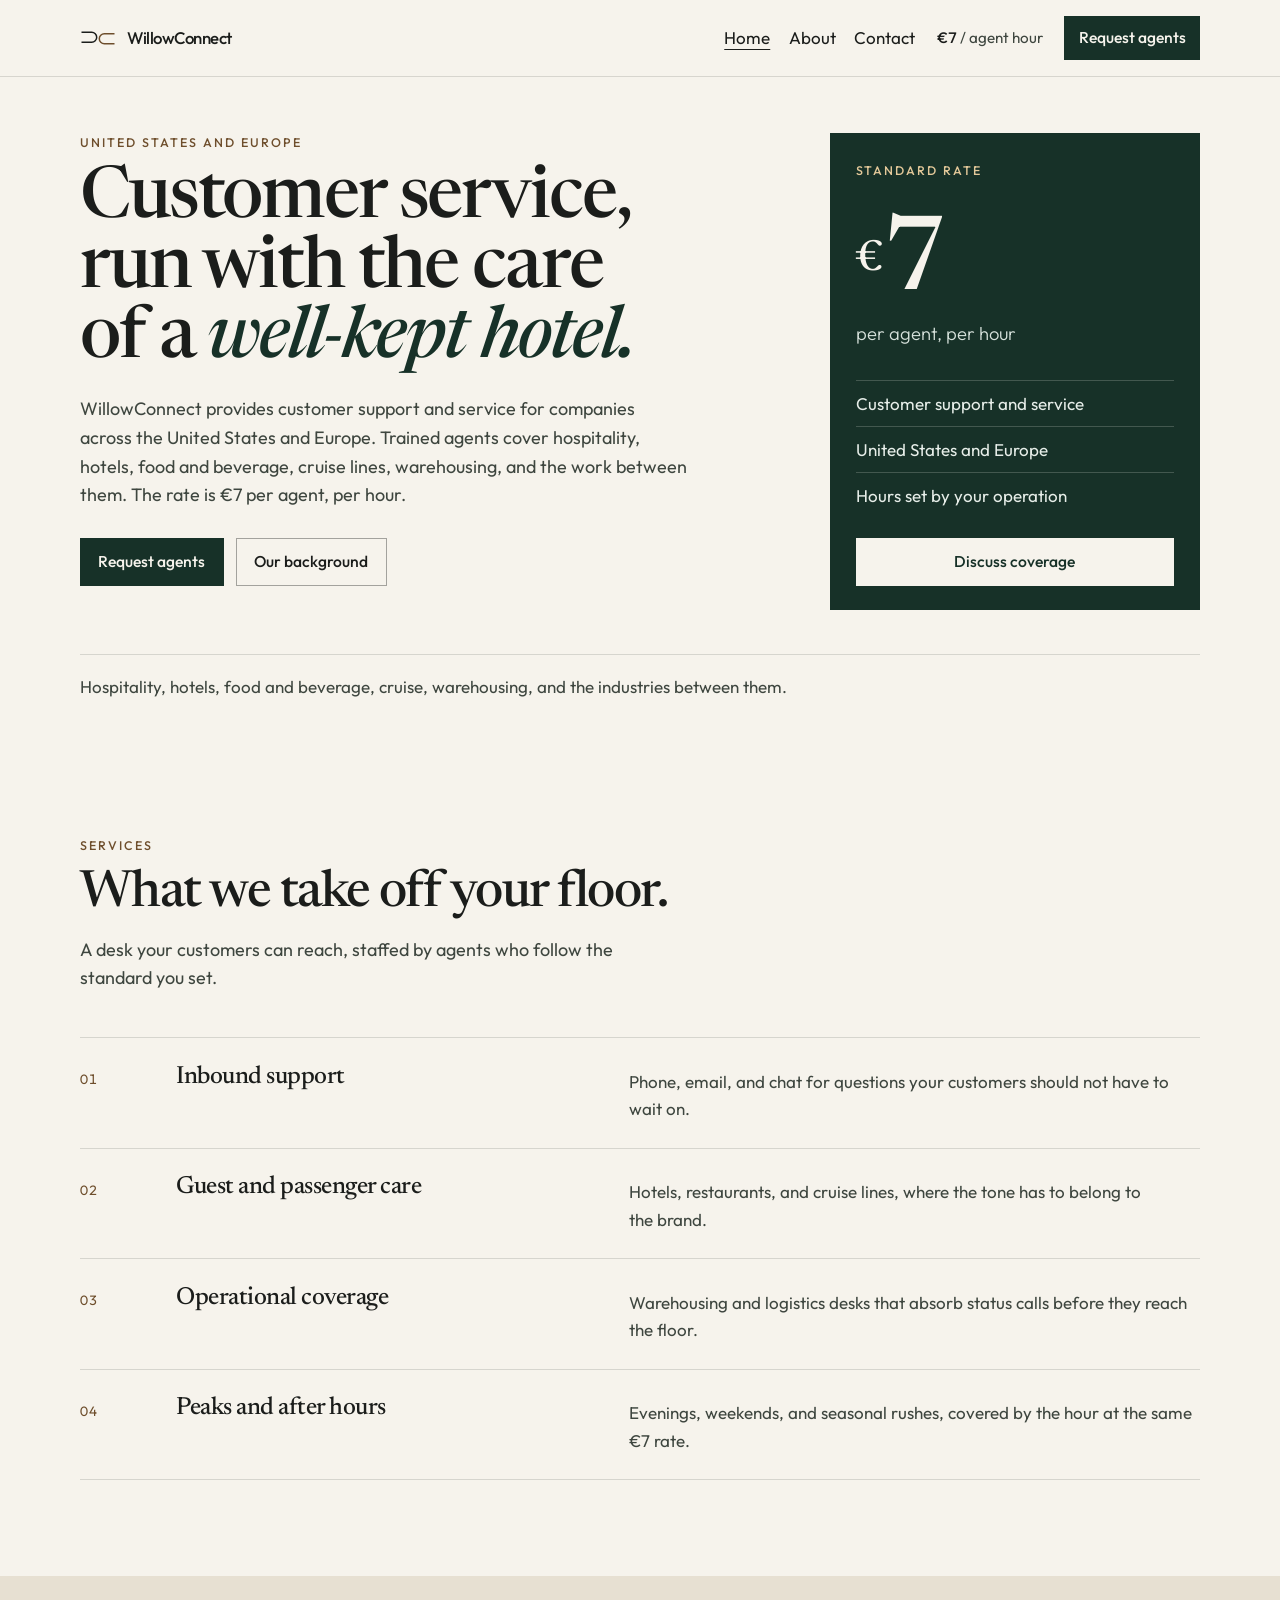
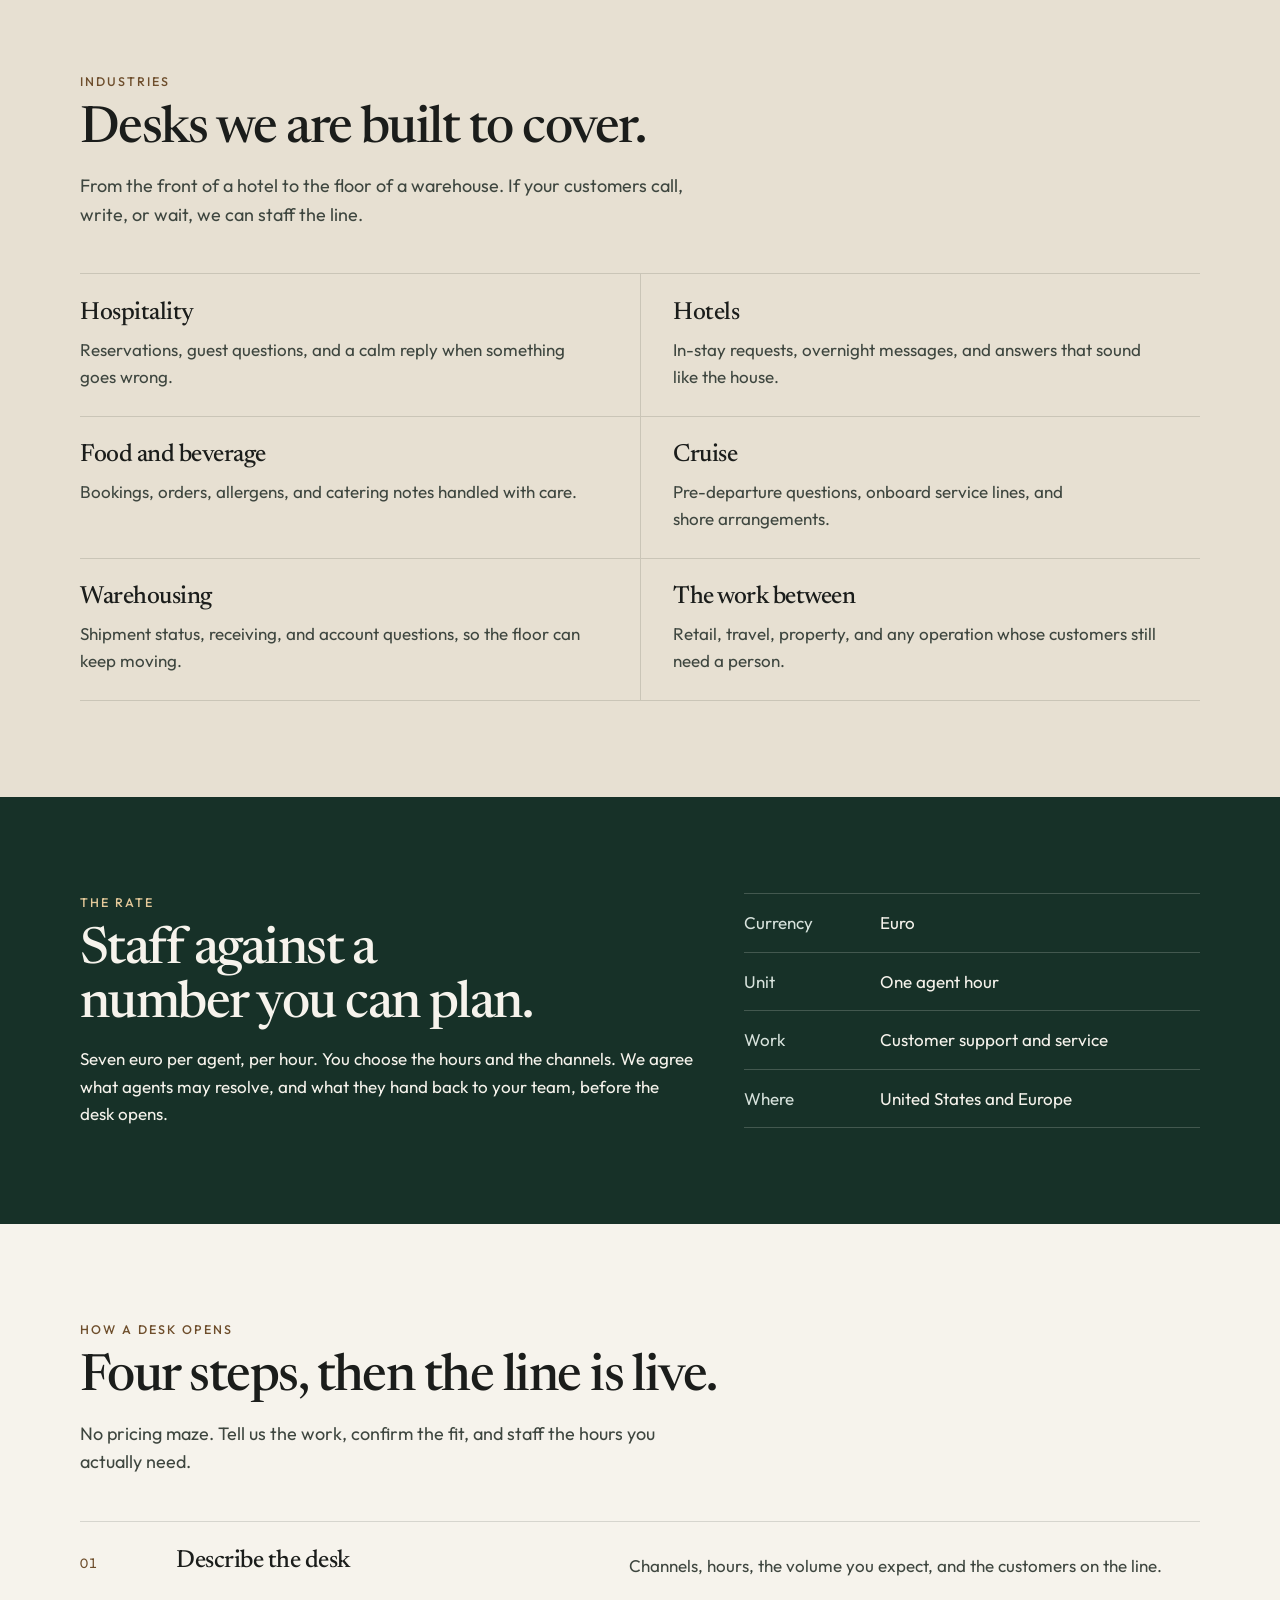
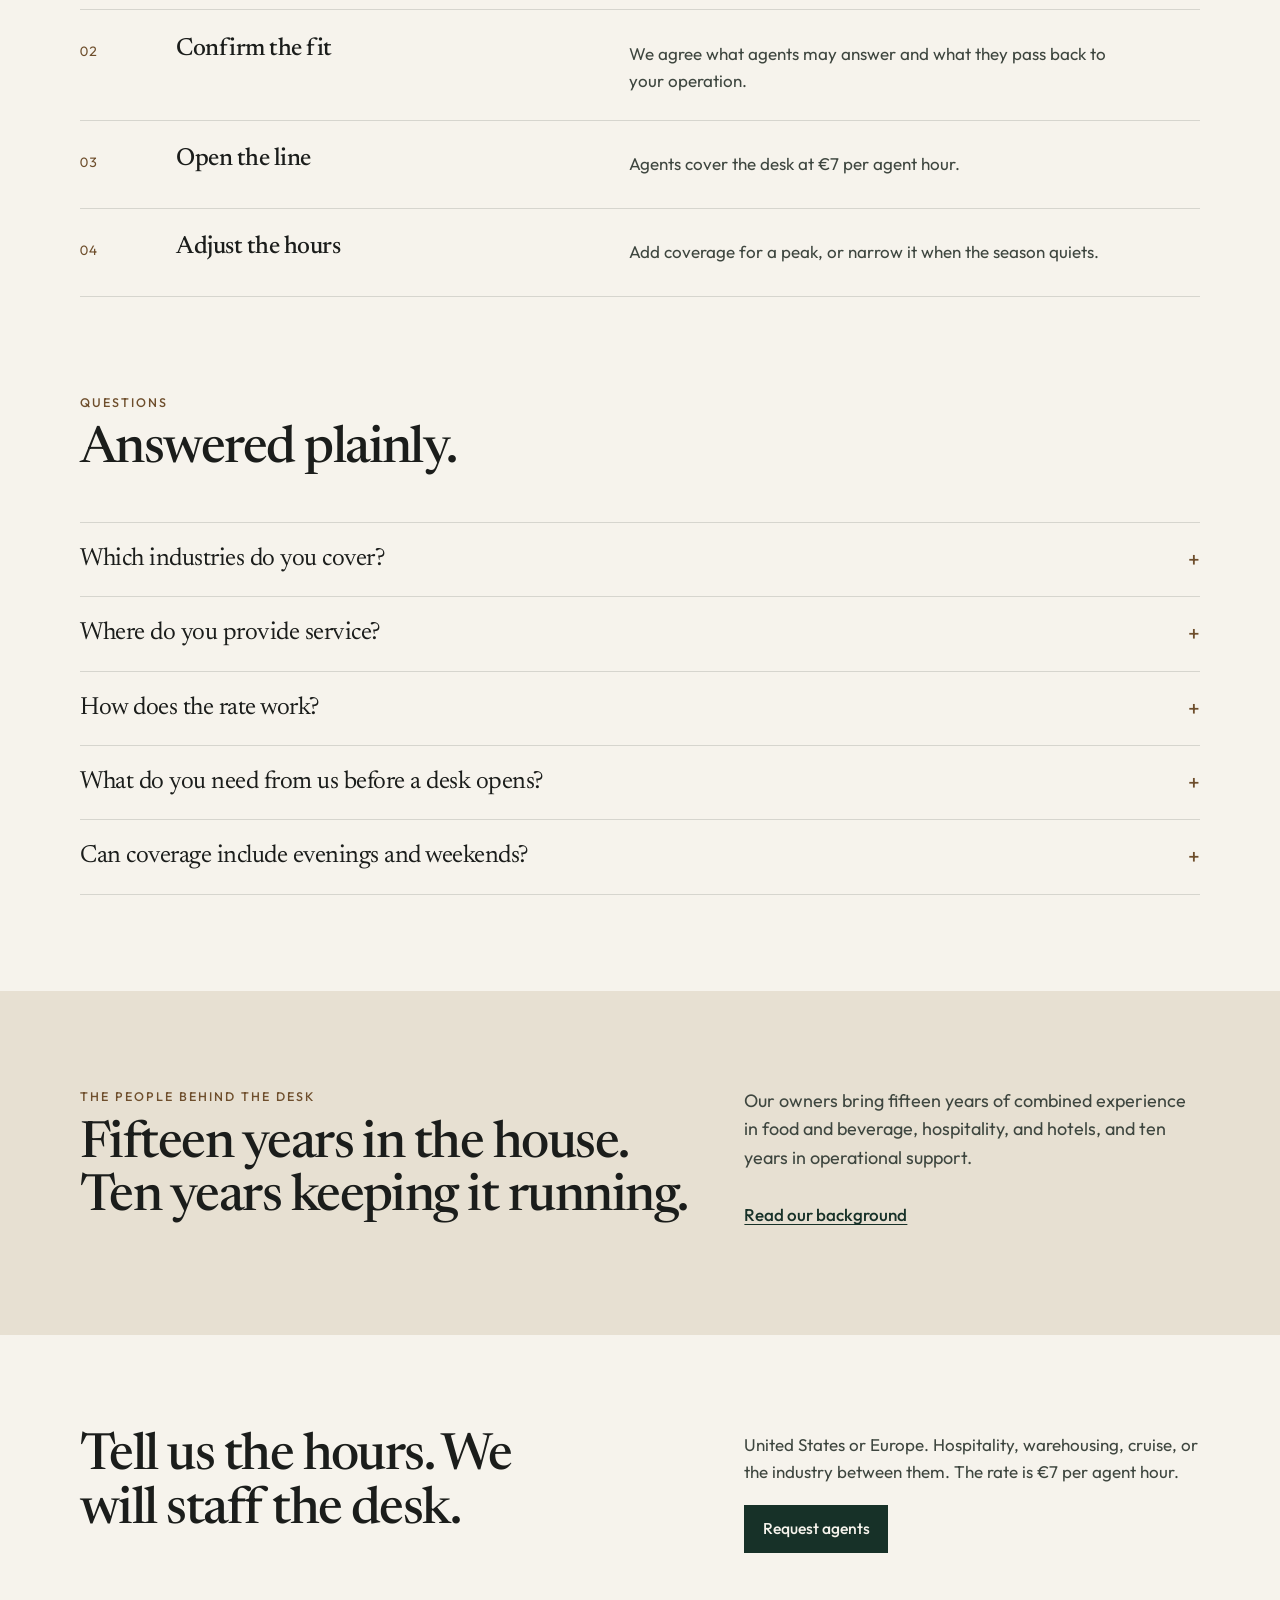
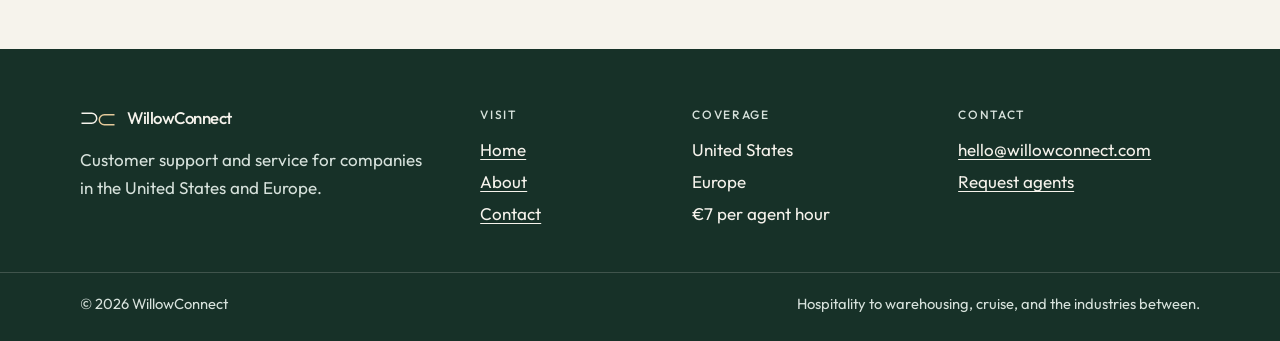
==== commit de1a2823: "Rename the company to WillowConnect. The site, inquiry email, and reference numbers now use WillowCo" ====
--- a/index.html
+++ b/index.html
@@ -4,12 +4,12 @@
   <meta charset="utf-8">
   <meta name="viewport" content="width=device-width, initial-scale=1">
   <meta name="theme-color" content="#173128">
-  <meta name="contact-email" content="hello@heronbell.com">
-  <meta name="description" content="Heron Bell provides customer support and service for companies in the United States and Europe, from hospitality and cruise lines to warehousing. €7 per agent hour.">
-  <meta property="og:title" content="Heron Bell">
+  <meta name="contact-email" content="hello@willowconnect.com">
+  <meta name="description" content="WillowConnect provides customer support and service for companies in the United States and Europe, from hospitality and cruise lines to warehousing. €7 per agent hour.">
+  <meta property="og:title" content="WillowConnect">
   <meta property="og:description" content="Customer support and service for companies in the United States and Europe. €7 per agent hour.">
   <meta property="og:type" content="website">
-  <title>Heron Bell — Customer service for the United States and Europe</title>
+  <title>WillowConnect — Customer service for the United States and Europe</title>
   <link rel="icon" href="favicon.svg" type="image/svg+xml">
   <link rel="preconnect" href="https://fonts.googleapis.com">
   <link rel="preconnect" href="https://fonts.gstatic.com" crossorigin>
@@ -19,8 +19,8 @@
   {
     "@context": "https://schema.org",
     "@type": "Organization",
-    "name": "Heron Bell",
-    "email": "hello@heronbell.com",
+    "name": "WillowConnect",
+    "email": "hello@willowconnect.com",
     "description": "Customer support and service for companies in the United States and Europe, at €7 per agent hour.",
     "areaServed": ["United States", "Europe"]
   }
@@ -35,7 +35,7 @@
           <path d="M1.5 13.2h10.2a5 5 0 0 0 0-10H1.5" fill="none" stroke="currentColor" stroke-width="1.5"></path>
           <path class="mark-b" d="M34.5 4.8H24.3a5 5 0 0 0 0 10h10.2" fill="none" stroke="currentColor" stroke-width="1.5"></path>
         </svg>
-        <span>Heron Bell</span>
+        <span>WillowConnect</span>
       </a>
       <button class="nav-toggle btn btn-ghost btn-small" type="button" aria-expanded="false" aria-controls="site-nav">Menu</button>
       <div class="header-panel" id="site-nav">
@@ -59,7 +59,7 @@
           <div>
             <p class="eyebrow">United States and Europe</p>
             <h1>Customer service, run with the care of a <em>well-kept hotel.</em></h1>
-            <p class="lede">Heron Bell provides customer support and service for companies across the United States and Europe. Trained agents cover hospitality, hotels, food and beverage, cruise lines, warehousing, and the work between them. The rate is €7 per agent, per hour.</p>
+            <p class="lede">WillowConnect provides customer support and service for companies across the United States and Europe. Trained agents cover hospitality, hotels, food and beverage, cruise lines, warehousing, and the work between them. The rate is €7 per agent, per hour.</p>
             <div class="hero-actions">
               <a class="btn" href="contact.html">Request agents</a>
               <a class="btn btn-ghost" href="about.html">Our background</a>
@@ -264,7 +264,7 @@
             <path d="M1.5 13.2h10.2a5 5 0 0 0 0-10H1.5" fill="none" stroke="currentColor" stroke-width="1.5"></path>
             <path class="mark-b" d="M34.5 4.8H24.3a5 5 0 0 0 0 10h10.2" fill="none" stroke="currentColor" stroke-width="1.5"></path>
           </svg>
-          <span>Heron Bell</span>
+          <span>WillowConnect</span>
         </a>
         <p class="footer-lead">Customer support and service for companies in the United States and Europe.</p>
       </div>
@@ -287,14 +287,14 @@
       <div>
         <p class="footer-label">Contact</p>
         <ul>
-          <li><a href="mailto:hello@heronbell.com">hello@heronbell.com</a></li>
+          <li><a href="mailto:hello@willowconnect.com">hello@willowconnect.com</a></li>
           <li><a href="contact.html">Request agents</a></li>
         </ul>
       </div>
     </div>
     <div class="footer-base">
       <div class="wrap footer-base-inner">
-        <p>© <span class="year">2026</span> Heron Bell</p>
+        <p>© <span class="year">2026</span> WillowConnect</p>
         <p>Hospitality to warehousing, cruise, and the industries between.</p>
       </div>
     </div>
